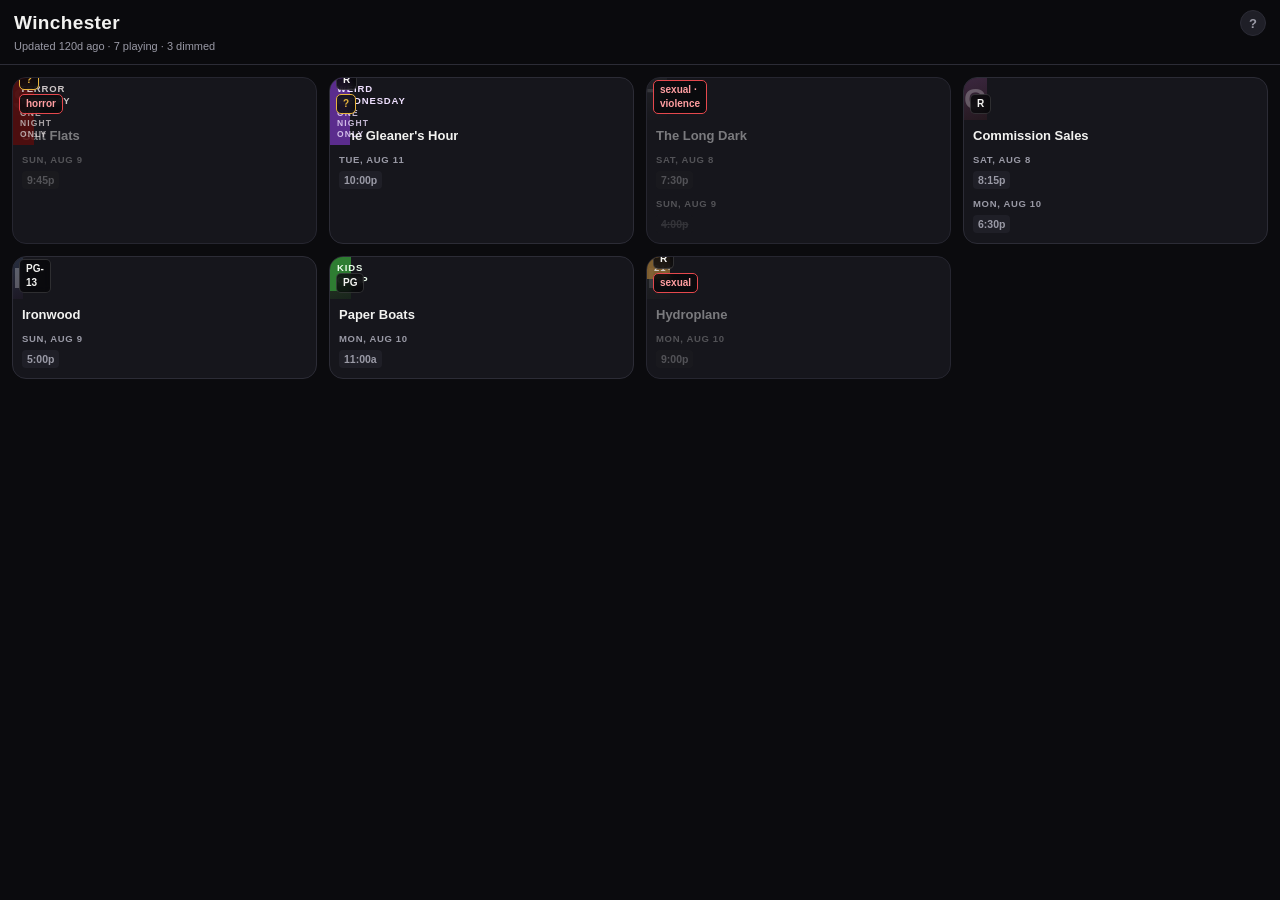
==== web/index.html @ bfb8aa77 "Add normalised model, display build pipeline and companion page Introduces the seam that lets the di" ====
<!doctype html>
<html lang="en">
<head>
<meta charset="utf-8">
<meta name="viewport" content="width=device-width, initial-scale=1, viewport-fit=cover">
<meta name="theme-color" content="#0B0B0E">
<meta name="apple-mobile-web-app-capable" content="yes">
<meta name="apple-mobile-web-app-status-bar-style" content="black-translucent">
<meta name="apple-mobile-web-app-title" content="Winchester">
<link rel="manifest" href="manifest.webmanifest">
<title>Winchester Marquee</title>
<link rel="stylesheet" href="style.css">
</head>
<body>

<header class="bar">
  <div class="bar-main">
    <h1>Winchester</h1>
    <button id="legend-toggle" class="legend-btn" aria-expanded="false"
            aria-controls="legend" title="What the dimming means">?</button>
  </div>
  <p class="freshness" id="freshness" aria-live="polite">Loading…</p>
</header>

<section id="legend" class="legend" hidden>
  <p><strong>Nothing is ever hidden.</strong> Every title playing is shown.</p>
  <p><span class="swatch swatch-dim"></span> Dimmed means it tripped one of your
     thresholds. Tap any title to see exactly which, and the rating text it came from.</p>
  <p><span class="swatch swatch-unknown"></span> Marked <b>?</b> means the rating
     reason could not be read. Unknown — not known to be clean.</p>
</section>

<main id="grid" class="grid" aria-busy="true"></main>

<p id="empty" class="empty" hidden>No showtimes in the cache.</p>

<!-- Drill-in panel. The whole point: disagree with the verdict, see its work. -->
<div id="sheet-backdrop" class="sheet-backdrop" hidden></div>
<aside id="sheet" class="sheet" role="dialog" aria-modal="true"
       aria-labelledby="sheet-title" hidden>
  <button id="sheet-close" class="sheet-close" aria-label="Close">&times;</button>
  <div id="sheet-body" class="sheet-body"></div>
</aside>

<script src="app.js"></script>
</body>
</html>
---- web/style.css ----
/* Winchester marquee — phone-first companion page.
   No framework, no build step, no network at render. */

:root {
  --bg: #0B0B0E;
  --surface: #16161C;
  --surface-2: #1F1F27;
  --edge: #2C2C36;
  --text: #F2F2F0;
  --text-dim: #9A9AA6;
  --accent: #E8B33C;
  --alert: #E5484D;
  --ok: #46A758;

  --radius: 14px;
  --gap: 12px;

  /* How hard a flagged title is pushed back. Tuned so it reads as weighted,
     not disabled — it must still be legible and obviously tappable. */
  --dim-saturate: 0.18;
  --dim-opacity: 0.46;
}

* { box-sizing: border-box; }

html, body {
  margin: 0;
  background: var(--bg);
  color: var(--text);
  font: 15px/1.4 ui-rounded, -apple-system, BlinkMacSystemFont, "Segoe UI", Roboto, sans-serif;
  -webkit-font-smoothing: antialiased;
  overscroll-behavior-y: contain;
}

/* ---------- header ---------- */

.bar {
  position: sticky;
  top: 0;
  z-index: 20;
  padding: max(10px, env(safe-area-inset-top)) 14px 10px;
  background: color-mix(in srgb, var(--bg) 88%, transparent);
  backdrop-filter: blur(12px);
  border-bottom: 1px solid var(--edge);
}

.bar-main { display: flex; align-items: center; justify-content: space-between; gap: 10px; }

h1 {
  margin: 0;
  font-size: 19px;
  font-weight: 700;
  letter-spacing: 0.02em;
}

.freshness { margin: 2px 0 0; font-size: 11px; color: var(--text-dim); }
.freshness.stale { color: var(--accent); font-weight: 600; }

.legend-btn {
  flex: none;
  width: 26px; height: 26px;
  border-radius: 50%;
  border: 1px solid var(--edge);
  background: var(--surface-2);
  color: var(--text-dim);
  font-size: 13px; font-weight: 700;
  cursor: pointer;
}

.legend {
  margin: 0;
  padding: 12px 14px;
  background: var(--surface);
  border-bottom: 1px solid var(--edge);
  font-size: 12px;
  color: var(--text-dim);
}
.legend p { margin: 0 0 7px; }
.legend p:last-child { margin-bottom: 0; }
.legend b, .legend strong { color: var(--text); }

.swatch {
  display: inline-block;
  width: 11px; height: 11px;
  border-radius: 3px;
  margin-right: 5px;
  vertical-align: -1px;
  background: var(--text-dim);
}
.swatch-dim { opacity: var(--dim-opacity); background: var(--text); }
.swatch-unknown { background: var(--accent); }

/* ---------- grid ---------- */

.grid {
  display: grid;
  grid-template-columns: repeat(2, 1fr);
  gap: var(--gap);
  padding: var(--gap);
  padding-bottom: calc(var(--gap) + env(safe-area-inset-bottom));
}

@media (min-width: 560px) { .grid { grid-template-columns: repeat(3, 1fr); } }
@media (min-width: 820px) { .grid { grid-template-columns: repeat(4, 1fr); } }

.card {
  position: relative;
  display: flex;
  flex-direction: column;
  background: var(--surface);
  border: 1px solid var(--edge);
  border-radius: var(--radius);
  overflow: hidden;
  text-align: left;
  color: inherit;
  font: inherit;
  padding: 0;
  cursor: pointer;
  -webkit-tap-highlight-color: transparent;
}

.card:active { transform: scale(0.985); }

/* The weighting. Desaturated and pushed back — never removed, never hidden. */
.card.flagged .poster,
.card.flagged .card-body { filter: saturate(var(--dim-saturate)); opacity: var(--dim-opacity); }
.card.flagged { border-color: #262630; }

/* Badges stay legible so you can still read what the dimmed thing IS. */
.card.flagged .series-badge { filter: saturate(0.55); opacity: 0.8; }

.poster {
  position: relative;
  aspect-ratio: 2 / 3;
  width: 100%;
  background: var(--surface-2);
  display: block;
  object-fit: cover;
}

/* Poster art is cached locally; this is the graceful fallback when it is
   missing, rather than a broken image or a hotlink. */
.poster-fallback {
  display: flex;
  align-items: center;
  justify-content: center;
  font-size: 30px;
  font-weight: 800;
  color: rgba(255,255,255,0.26);
  letter-spacing: 0.04em;
}

.series-badge {
  position: absolute;
  top: 0; left: 0; right: 0;
  padding: 5px 7px;
  font-size: 9.5px;
  font-weight: 800;
  letter-spacing: 0.09em;
  text-transform: uppercase;
  text-align: center;
  z-index: 2;
  line-height: 1.25;
}

.series-badge .strand { display: block; }

.series-badge .one-night-tag {
  display: block;
  margin-top: 1px;
  font-size: 8.5px;
  font-weight: 700;
  letter-spacing: 0.13em;
  opacity: 0.8;
}

.badge-row {
  position: absolute;
  bottom: 6px; left: 6px; right: 6px;
  display: flex;
  gap: 4px;
  flex-wrap: wrap;
  z-index: 2;
}

.chip {
  font-size: 10px;
  font-weight: 700;
  padding: 2px 6px;
  border-radius: 5px;
  background: rgba(8,8,10,0.82);
  border: 1px solid rgba(255,255,255,0.15);
  color: var(--text);
  backdrop-filter: blur(3px);
}

.chip-unknown { border-color: var(--accent); color: var(--accent); }
.chip-flag { border-color: var(--alert); color: #FF9EA1; }

.card-body { padding: 8px 9px 10px; }

.card-title {
  font-size: 13px;
  font-weight: 650;
  line-height: 1.25;
  margin: 0 0 5px;
  display: -webkit-box;
  -webkit-line-clamp: 2;
  -webkit-box-orient: vertical;
  overflow: hidden;
}

.times { display: flex; flex-wrap: wrap; gap: 4px; }

.time {
  font-size: 10.5px;
  font-weight: 600;
  padding: 2px 5px;
  border-radius: 4px;
  background: var(--surface-2);
  color: var(--text-dim);
  white-space: nowrap;
}

.time.today { color: var(--text); background: #2A2A34; }
.time.sold-out { text-decoration: line-through; opacity: 0.5; }

.daylabel {
  width: 100%;
  font-size: 9.5px;
  font-weight: 700;
  letter-spacing: 0.07em;
  text-transform: uppercase;
  color: var(--text-dim);
  margin-top: 4px;
}

/* ---------- drill-in sheet ---------- */

.sheet-backdrop {
  position: fixed;
  inset: 0;
  background: rgba(0,0,0,0.62);
  z-index: 40;
  backdrop-filter: blur(2px);
}

.sheet {
  position: fixed;
  left: 0; right: 0; bottom: 0;
  max-height: 88vh;
  overflow-y: auto;
  z-index: 50;
  background: var(--surface);
  border-top: 1px solid var(--edge);
  border-radius: 18px 18px 0 0;
  padding: 18px 16px calc(24px + env(safe-area-inset-bottom));
  animation: rise 0.22s ease-out;
}

@keyframes rise { from { transform: translateY(14px); opacity: 0; } }
@media (prefers-reduced-motion: reduce) { .sheet { animation: none; } }

.sheet-close {
  position: absolute;
  top: 10px; right: 12px;
  width: 32px; height: 32px;
  border-radius: 50%;
  border: 1px solid var(--edge);
  background: var(--surface-2);
  color: var(--text-dim);
  font-size: 19px;
  line-height: 1;
  cursor: pointer;
}

.sheet h2 { margin: 0 6px 3px 0; font-size: 18px; padding-right: 34px; }
.sheet-meta { margin: 0 0 14px; font-size: 12px; color: var(--text-dim); }

.verdict {
  border-radius: 10px;
  padding: 11px 12px;
  margin-bottom: 14px;
  font-size: 13px;
  border: 1px solid;
}
.verdict-flagged { background: rgba(229,72,77,0.09); border-color: rgba(229,72,77,0.38); }
.verdict-clear   { background: rgba(70,167,88,0.09);  border-color: rgba(70,167,88,0.34); }
.verdict-unknown { background: rgba(232,179,60,0.09); border-color: rgba(232,179,60,0.38); }
.verdict h3 { margin: 0 0 5px; font-size: 13px; }
.verdict ul { margin: 6px 0 0; padding-left: 17px; }
.verdict li { margin-bottom: 3px; }

.sheet h4 {
  margin: 16px 0 7px;
  font-size: 10.5px;
  letter-spacing: 0.09em;
  text-transform: uppercase;
  color: var(--text-dim);
}

/* Verbatim rating text — quoted, never paraphrased. */
.reason-quote {
  margin: 0;
  padding: 10px 12px;
  background: var(--bg);
  border-left: 3px solid var(--edge);
  border-radius: 0 8px 8px 0;
  font-size: 13px;
  line-height: 1.45;
  color: var(--text);
}
.reason-quote.absent { color: var(--text-dim); font-style: italic; border-left-color: var(--accent); }

.sev-row {
  display: grid;
  grid-template-columns: 84px 1fr 62px;
  align-items: center;
  gap: 9px;
  padding: 5px 0;
  font-size: 12px;
}
.sev-name { color: var(--text-dim); text-transform: capitalize; }

.sev-track {
  height: 6px;
  border-radius: 3px;
  background: var(--surface-2);
  overflow: hidden;
  display: flex;
  gap: 2px;
}
.sev-seg { flex: 1; border-radius: 2px; background: var(--edge); }
.sev-seg.on { background: var(--text-dim); }
.sev-seg.on.tripped { background: var(--alert); }

.sev-val { text-align: right; font-size: 10.5px; color: var(--text-dim); font-weight: 600; }
.sev-val.tripped { color: #FF9EA1; }
.sev-val.unknown { color: var(--accent); }
.sev-val.muted   { opacity: 0.55; }

.sheet-times { display: flex; flex-wrap: wrap; gap: 5px; }
.synopsis { font-size: 13px; color: var(--text-dim); line-height: 1.5; margin: 0; }

.empty { text-align: center; color: var(--text-dim); padding: 40px 20px; font-size: 13px; }
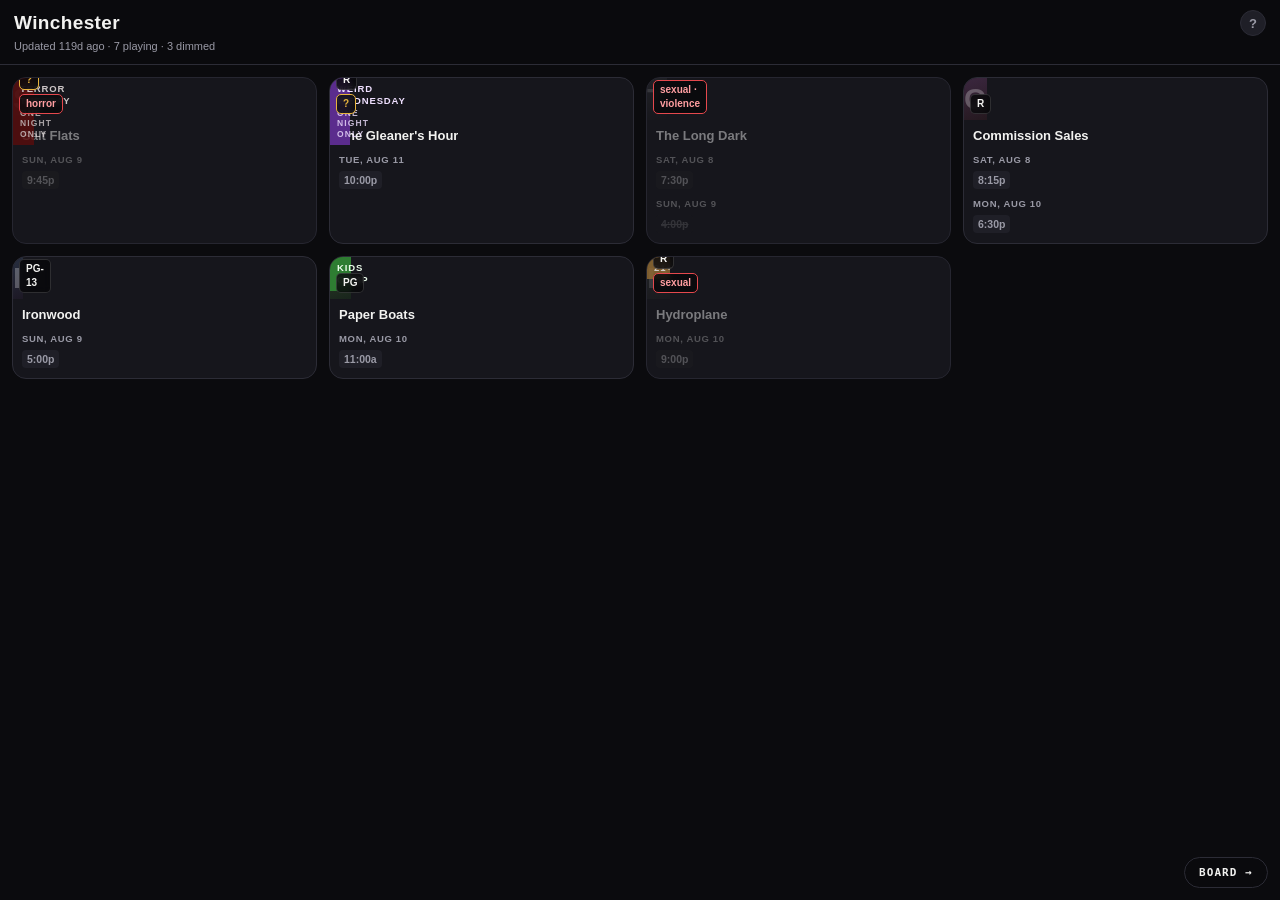
==== commit 70803501: "Add split-flap marquee board view A Solari board as a third surface, alongside the poster grid and t" ====
--- a/web/index.html
+++ b/web/index.html
@@ -32,6 +32,8 @@
 
 <main id="grid" class="grid" aria-busy="true"></main>
 
+<a class="viewswap" href="board.html">BOARD →</a>
+
 <p id="empty" class="empty" hidden>No showtimes in the cache.</p>
 
 <!-- Drill-in panel. The whole point: disagree with the verdict, see its work. -->
--- a/web/style.css
+++ b/web/style.css
@@ -343,3 +343,20 @@
 .synopsis { font-size: 13px; color: var(--text-dim); line-height: 1.5; margin: 0; }
 
 .empty { text-align: center; color: var(--text-dim); padding: 40px 20px; font-size: 13px; }
+
+/* Link across to the split-flap board. */
+.viewswap {
+  position: fixed;
+  right: 12px;
+  bottom: calc(12px + env(safe-area-inset-bottom));
+  z-index: 30;
+  padding: 9px 14px;
+  border-radius: 999px;
+  border: 1px solid var(--edge);
+  background: rgba(11,11,14,0.9);
+  color: var(--text);
+  font: 600 11px/1 ui-monospace, monospace;
+  letter-spacing: 0.1em;
+  text-decoration: none;
+  backdrop-filter: blur(6px);
+}
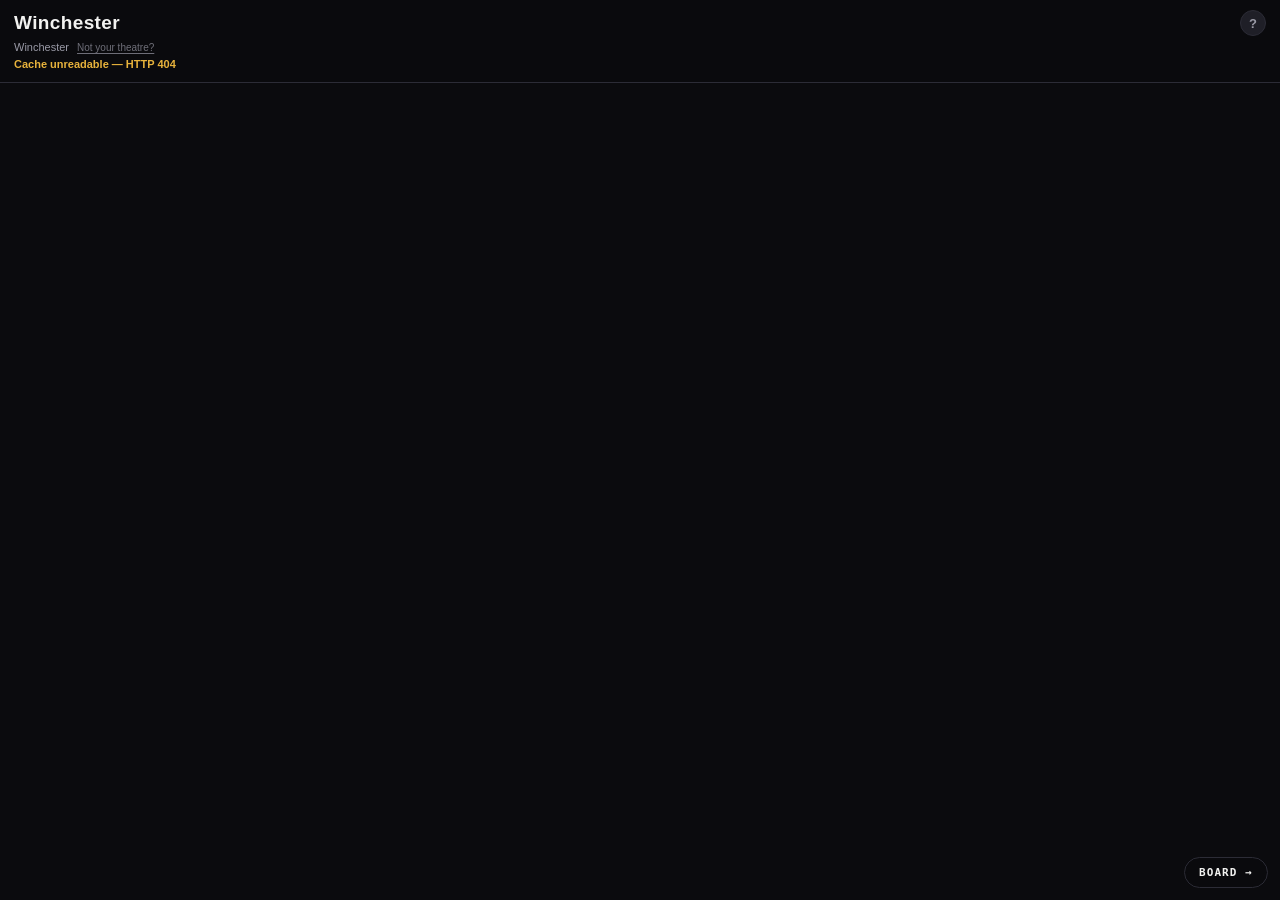
==== commit a591e7db: "Add a theatre picker: same display, another city The Alamo market slug is the only thing that varies" ====
--- a/web/index.html
+++ b/web/index.html
@@ -15,10 +15,11 @@
 
 <header class="bar">
   <div class="bar-main">
-    <h1>Winchester</h1>
+    <h1 id="theatre">Winchester</h1>
     <button id="legend-toggle" class="legend-btn" aria-expanded="false"
             aria-controls="legend" title="What the dimming means">?</button>
   </div>
+  <div class="market" id="market"></div>
   <p class="freshness" id="freshness" aria-live="polite">Loading…</p>
 </header>
 
@@ -44,6 +45,7 @@
   <div id="sheet-body" class="sheet-body"></div>
 </aside>
 
+<script src="market.js"></script>
 <script src="app.js"></script>
 </body>
 </html>
--- a/web/style.css
+++ b/web/style.css
@@ -360,3 +360,30 @@
   text-decoration: none;
   backdrop-filter: blur(6px);
 }
+
+/* --- theatre switcher ----------------------------------------------------
+   Quiet by design. This is one theatre's marquee; the picker exists for a
+   trip or a second home, not to turn the page into a listings service. */
+.market { display: flex; align-items: baseline; gap: 8px; margin-top: 3px;
+          position: relative; flex-wrap: wrap; }
+.market-name { font-size: 11px; color: var(--text-dim); }
+.market-swap {
+  background: none; border: 0; padding: 0; cursor: pointer;
+  font: inherit; font-size: 10px; color: var(--text-dim);
+  text-decoration: underline; text-underline-offset: 2px; opacity: 0.7;
+}
+.market-swap:hover, .market-swap:focus-visible { opacity: 1; color: var(--text); }
+.market-menu {
+  position: absolute; top: 100%; left: 0; z-index: 40; margin-top: 6px;
+  min-width: 200px; max-width: min(320px, calc(100vw - 24px));
+  background: var(--panel, #16161C); border: 1px solid rgba(255,255,255,0.12);
+  border-radius: 10px; padding: 6px; box-shadow: 0 12px 32px rgba(0,0,0,0.55);
+}
+.market-item {
+  display: block; padding: 8px 10px; border-radius: 7px;
+  color: var(--text); text-decoration: none; font-size: 13px;
+}
+.market-item:hover { background: rgba(255,255,255,0.07); }
+.market-item.current { color: var(--accent); font-weight: 600; }
+.market-note { margin: 4px 6px 2px; font-size: 11px; line-height: 1.45;
+               color: var(--text-dim); }
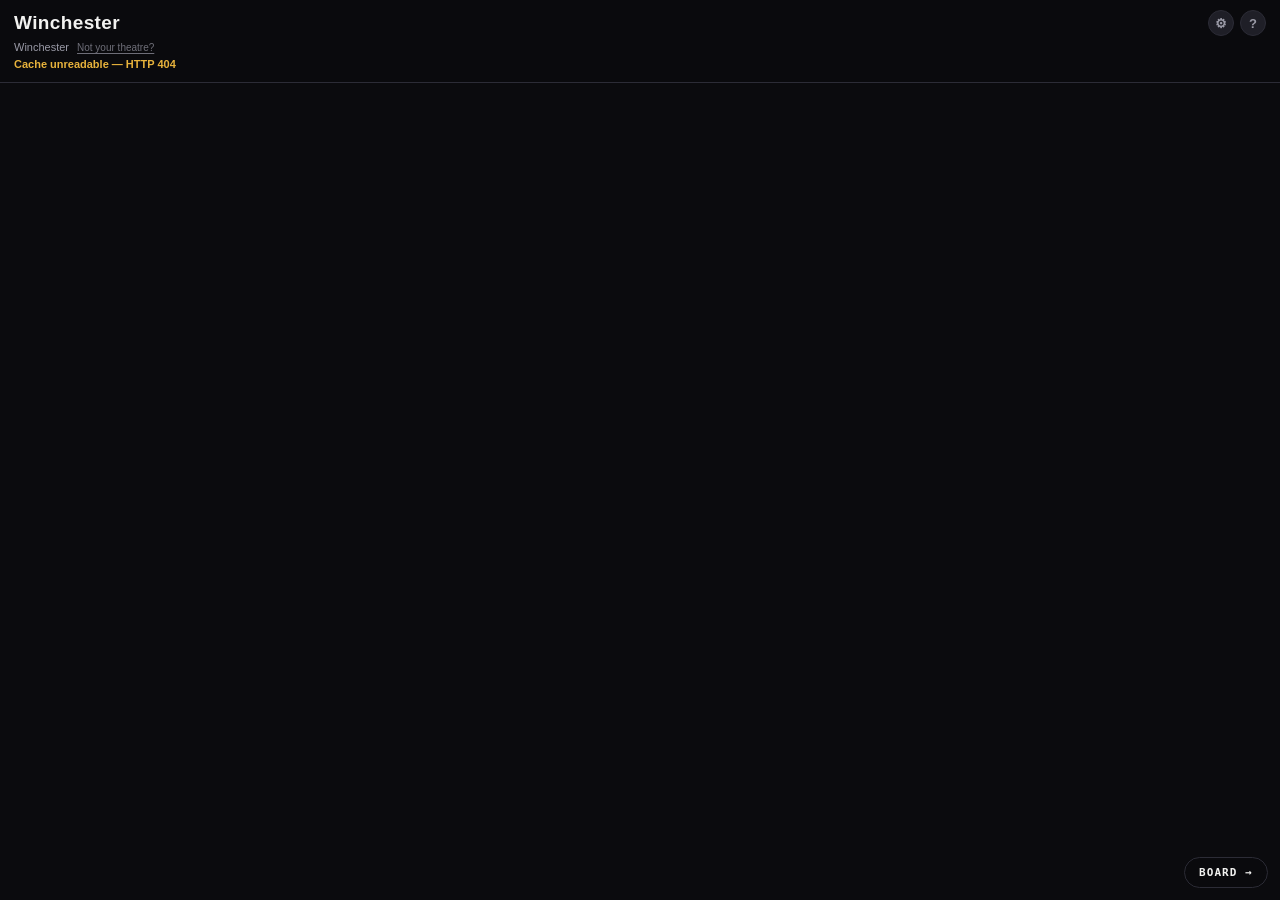
==== commit 5f578ca9: "Let the viewer set their own thresholds The fetcher bakes a verdict computed from config/marquee.tom" ====
--- a/web/index.html
+++ b/web/index.html
@@ -16,8 +16,12 @@
 <header class="bar">
   <div class="bar-main">
     <h1 id="theatre">Winchester</h1>
-    <button id="legend-toggle" class="legend-btn" aria-expanded="false"
-            aria-controls="legend" title="What the dimming means">?</button>
+    <div class="bar-actions">
+      <button id="settings-toggle" class="legend-btn" aria-expanded="false"
+              aria-controls="settings" title="Your thresholds">&#9881;</button>
+      <button id="legend-toggle" class="legend-btn" aria-expanded="false"
+              aria-controls="legend" title="What the dimming means">?</button>
+    </div>
   </div>
   <div class="market" id="market"></div>
   <p class="freshness" id="freshness" aria-live="polite">Loading…</p>
@@ -30,6 +34,17 @@
   <p><span class="swatch swatch-unknown"></span> Marked <b>?</b> means the rating
      reason could not be read. Unknown — not known to be clean.</p>
 </section>
+
+<section id="settings" class="settings" hidden>
+  <div class="set-head">
+    <h2>Your thresholds</h2>
+    <button id="settings-close" class="legend-btn" title="Close">&times;</button>
+  </div>
+  <div id="settings-body"></div>
+</section>
+
+<!-- Hiding always announces itself. Never a silent filter. -->
+<p id="withheld" class="withheld" hidden></p>
 
 <main id="grid" class="grid" aria-busy="true"></main>
 
@@ -45,6 +60,8 @@
   <div id="sheet-body" class="sheet-body"></div>
 </aside>
 
+<script src="verdict.js"></script>
+<script src="settings.js"></script>
 <script src="market.js"></script>
 <script src="app.js"></script>
 </body>
--- a/web/style.css
+++ b/web/style.css
@@ -387,3 +387,63 @@
 .market-item.current { color: var(--accent); font-weight: 600; }
 .market-note { margin: 4px 6px 2px; font-size: 11px; line-height: 1.45;
                color: var(--text-dim); }
+
+/* --- settings ------------------------------------------------------------
+   Thresholds belong to whoever is holding the phone, not to whoever wrote
+   config/marquee.toml. */
+.bar-actions { display: flex; align-items: center; gap: 6px; }
+
+.settings {
+  margin: 0 12px 12px; padding: 12px 14px 14px;
+  background: var(--panel, #16161C); border: 1px solid rgba(255,255,255,0.10);
+  border-radius: 12px;
+}
+.set-head { display: flex; align-items: center; justify-content: space-between; }
+.set-head h2 { margin: 0; font-size: 14px; letter-spacing: 0.01em; }
+.set-intro { margin: 6px 0 12px; font-size: 11px; line-height: 1.5;
+             color: var(--text-dim); }
+.set-rule { border: 0; border-top: 1px solid rgba(255,255,255,0.08);
+            margin: 12px 0; }
+
+.set-row { display: flex; align-items: center; justify-content: space-between;
+           gap: 12px; padding: 5px 0; }
+.set-row-toggle { align-items: flex-start; }
+.set-text { display: flex; flex-direction: column; gap: 2px; }
+.set-label { font-size: 12.5px; }
+.set-help { font-size: 10.5px; line-height: 1.45; color: var(--text-dim);
+            max-width: 30ch; }
+
+.set-levels { display: flex; gap: 3px; flex: none; }
+.set-level {
+  font: inherit; font-size: 10px; padding: 4px 7px; cursor: pointer;
+  color: var(--text-dim); background: rgba(255,255,255,0.05);
+  border: 1px solid transparent; border-radius: 6px;
+}
+.set-level.on { color: #14140F; background: var(--accent); font-weight: 700; }
+
+.set-switch {
+  font: inherit; font-size: 10px; font-weight: 700; padding: 4px 10px;
+  cursor: pointer; flex: none; border-radius: 999px;
+  color: var(--text-dim); background: rgba(255,255,255,0.05);
+  border: 1px solid rgba(255,255,255,0.10);
+}
+.set-switch.on { color: #14140F; background: var(--accent); border-color: transparent; }
+
+.set-reset {
+  margin-top: 12px; font: inherit; font-size: 11px; padding: 6px 10px;
+  cursor: pointer; color: var(--text-dim); background: none;
+  border: 1px solid rgba(255,255,255,0.12); border-radius: 7px;
+}
+.set-reset:disabled { opacity: 0.4; cursor: default; }
+
+/* The count of what is being withheld. Never silent. */
+.withheld {
+  margin: 0 12px 10px; padding: 8px 11px; font-size: 11.5px;
+  color: var(--text-dim); background: rgba(232,179,60,0.09);
+  border: 1px solid rgba(232,179,60,0.28); border-radius: 9px;
+}
+.withheld-show {
+  font: inherit; font-size: 11.5px; font-weight: 700; cursor: pointer;
+  color: var(--accent); background: none; border: 0; padding: 0;
+  text-decoration: underline; text-underline-offset: 2px;
+}
